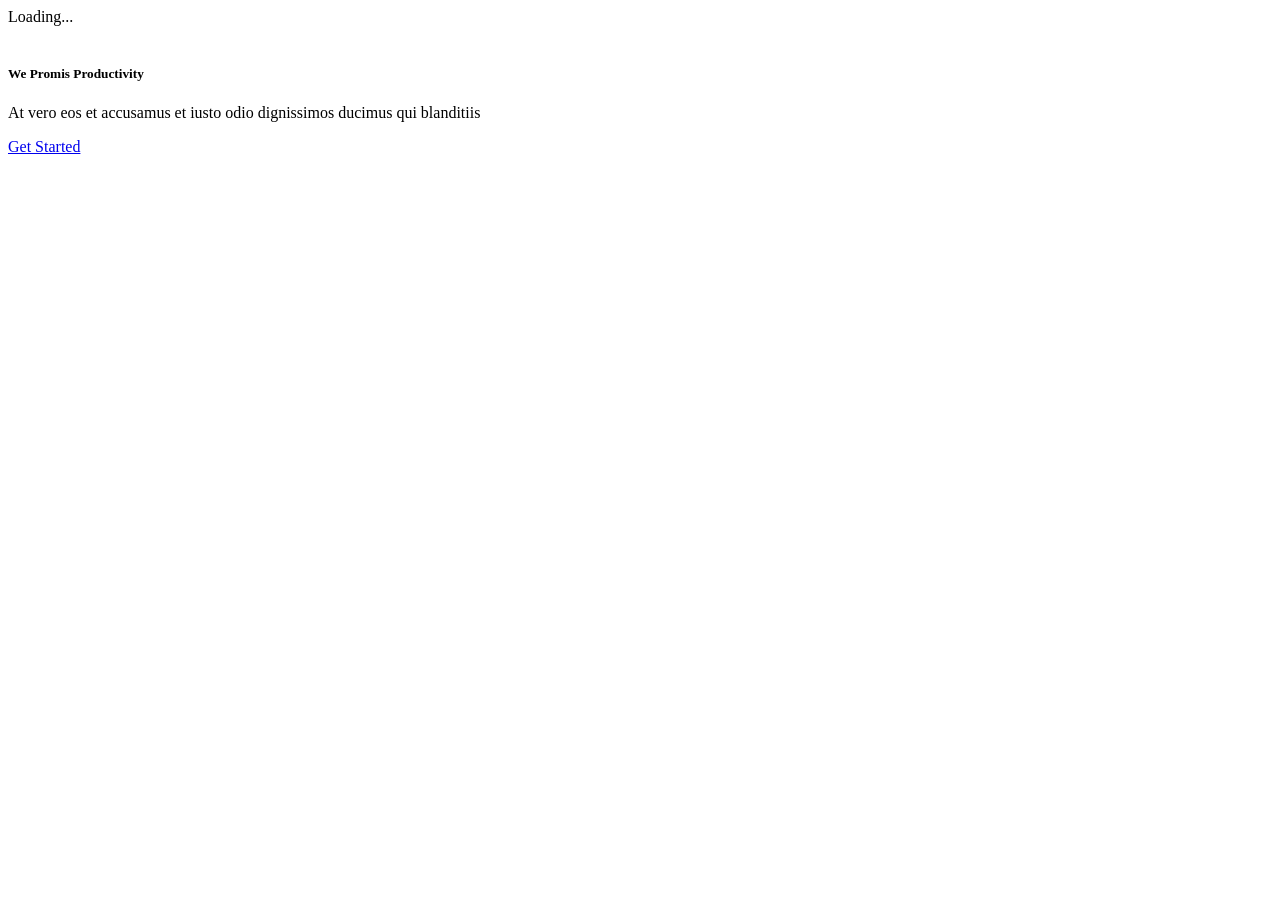
==== index.html @ 667050c2 "second commit" ====
<!doctype html>
<html lang="en">
  <head>
    <meta charset="utf-8">
    <meta name="viewport" content="width=device-width, initial-scale=1">
    <title>Shopingo - eCommerce Mobile HTML Template</title>

    <!-- Plugins -->
    <link rel="stylesheet" type="text/css" href="assets/plugins/metismenu/metisMenu.min.css" />
    <link rel="stylesheet" type="text/css" href="assets/plugins/metismenu/mm-vertical.css" />
    
    <!--CSS Files-->
    <link href="assets/css/bootstrap.min.css" rel="stylesheet"/>
    <link href="https://fonts.googleapis.com/css2?family=Open+Sans:wght@400;500;600&display=swap" rel="stylesheet">
    <link rel="stylesheet" href="https://cdn.jsdelivr.net/npm/bootstrap-icons@1.8.3/font/bootstrap-icons.css">
    <link href="assets/css/style.css" rel="stylesheet"/>
    <link href="assets/css/dark-theme.css" rel="stylesheet"/>
  </head>
  <body>

    <!--page loader-->
    <div class="loader-wrapper">
      <div class="d-flex justify-content-center align-items-center position-absolute top-50 start-50 translate-middle">
        <div class="spinner-border text-white" role="status">
          <span class="visually-hidden">Loading...</span>
        </div>
      </div>
    </div>
   <!--end loader-->

   <!--start wrapper-->
    <div class="wrapper">

      <!--start to page content-->
       <div class="page-content">

        <div class="card rounded-0 border-0">
          <div class="card-body p-0">
             <div class="text-center">
              <img class="img-fluid" src="assets/images/splash-screen-1.webp" alt=""/> 
             </div>

             <div class="text-center my-4">
               <h5 class="text-dark fw-bold">We Promis Productivity</h5>
               <p class="mb-0">At vero eos et accusamus et iusto odio dignissimos ducimus qui blanditiis</p>
             </div>
             <div class="d-grid">
                <a href="pe/avemi/authentication-splash-2.html" class="btn btn-dark btn-ecomm rounded-3">Get Started</a>   
             </div>
          </div>
        </div>

       </div>
     <!--end to page content-->

    </div>
   <!--end wrapper-->


    <!--JS Files-->  
    <script src="assets/js/bootstrap.bundle.min.js"></script>
    <script src="assets/js/jquery.min.js"></script>
    <script src="assets/js/cookies-theme-switcher.js"></script>

    <script src="assets/js/loader.js"></script>
   
  </body>
</html>
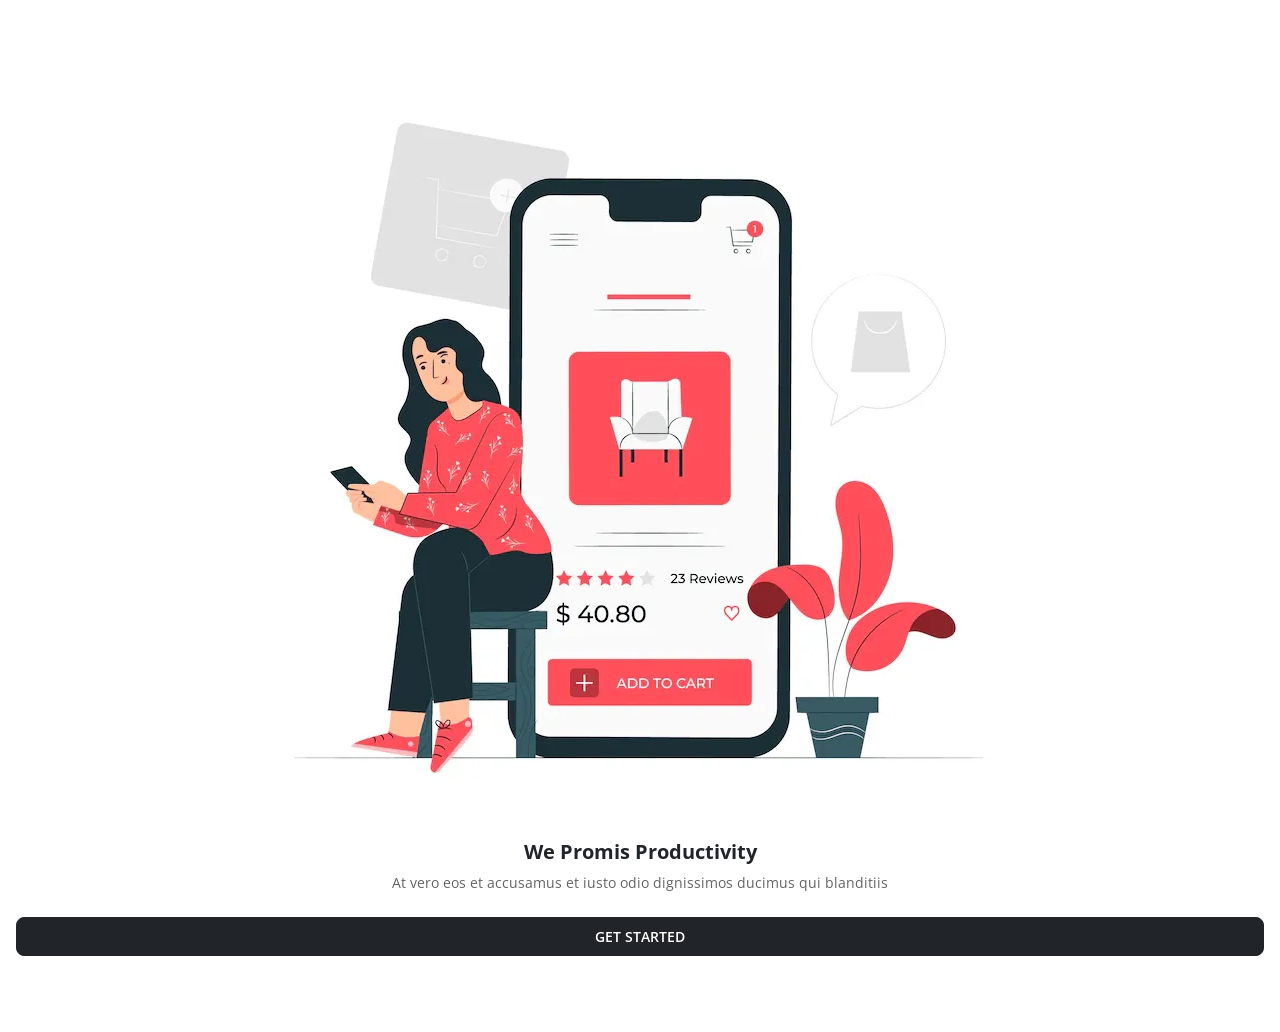
==== commit f4a63381: "clean site" ====
--- a/index.html
+++ b/index.html
@@ -45,7 +45,7 @@
                <p class="mb-0">At vero eos et accusamus et iusto odio dignissimos ducimus qui blanditiis</p>
              </div>
              <div class="d-grid">
-                <a href="pe/avemi/authentication-splash-2.html" class="btn btn-dark btn-ecomm rounded-3">Get Started</a>   
+                <a href="pe/avemi/home.html" class="btn btn-dark btn-ecomm rounded-3">Get Started</a>   
              </div>
           </div>
         </div>
--- a/assets/plugins/metismenu/metisMenu.min.css
+++ b/assets/plugins/metismenu/metisMenu.min.css
@@ -0,0 +1,7 @@
+﻿/*!
+* metismenu https://github.com/onokumus/metismenu#readme
+* A collapsible jQuery menu plugin
+* @version 3.0.6
+* @author Osman Nuri Okumus <onokumus@gmail.com> (https://github.com/onokumus)
+* @license: MIT
+*/.metismenu .arrow{float:right;line-height:1.42857}*[dir=rtl] .metismenu .arrow{float:left}.metismenu .glyphicon.arrow:before{content:""}.metismenu .mm-active>a>.glyphicon.arrow:before{content:""}.metismenu .fa.arrow:before{content:""}.metismenu .mm-active>a>.fa.arrow:before{content:""}.metismenu .ion.arrow:before{content:""}.metismenu .mm-active>a>.ion.arrow:before{content:""}.metismenu .plus-times{float:right}*[dir=rtl] .metismenu .plus-times{float:left}.metismenu .fa.plus-times:before{content:""}.metismenu .mm-active>a>.fa.plus-times{transform:rotate(45deg)}.metismenu .plus-minus{float:right}*[dir=rtl] .metismenu .plus-minus{float:left}.metismenu .fa.plus-minus:before{content:""}.metismenu .mm-active>a>.fa.plus-minus:before{content:""}.metismenu .mm-collapse:not(.mm-show){display:none}.metismenu .mm-collapsing{position:relative;height:0;overflow:hidden;transition-timing-function:ease;transition-duration:.35s;transition-property:height,visibility}.metismenu .has-arrow{position:relative}.metismenu .has-arrow::after{position:absolute;content:"";width:.5em;height:.5em;border-width:1px 0 0 1px;border-style:solid;border-color:initial;right:1em;transform:rotate(-45deg) translate(0, -50%);transform-origin:top;top:50%;transition:all .3s ease-out}*[dir=rtl] .metismenu .has-arrow::after{right:auto;left:1em;transform:rotate(135deg) translate(0, -50%)}.metismenu .mm-active>.has-arrow::after,.metismenu .has-arrow[aria-expanded=true]::after{transform:rotate(-135deg) translate(0, -50%)}*[dir=rtl] .metismenu .mm-active>.has-arrow::after,*[dir=rtl] .metismenu .has-arrow[aria-expanded=true]::after{transform:rotate(225deg) translate(0, -50%)}/*# sourceMappingURL=metisMenu.min.css.map */
--- a/assets/plugins/metismenu/mm-vertical.css
+++ b/assets/plugins/metismenu/mm-vertical.css
@@ -0,0 +1,56 @@
+.sidebar-nav ul {
+  padding: 0;
+  margin: 0;
+  list-style: none;
+}
+
+.sidebar-nav .metismenu {
+  display: flex;
+  flex-direction: column;
+}
+
+.sidebar-nav .metismenu li + li {
+  margin-top: 5px;
+}
+
+.sidebar-nav .metismenu li:first-child {
+  margin-top: 5px;
+}
+.sidebar-nav .metismenu li:last-child {
+  margin-bottom: 5px;
+}
+
+.sidebar-nav .metismenu > li {
+  display: flex;
+  flex-direction: column;
+  position: relative;
+}
+.sidebar-nav .metismenu a {
+  position: relative;
+  display: block;
+  padding: 13px 15px;
+  color: #212529;
+  transition: all 0.3s ease-out;
+  text-decoration: none;
+}
+
+.sidebar-nav .metismenu ul a {
+  padding: 10px 15px 10px 30px;
+}
+
+.sidebar-nav .metismenu ul ul a {
+  padding: 10px 15px 10px 45px;
+}
+
+.sidebar-nav .metismenu a:hover,
+.sidebar-nav .metismenu a:focus,
+.sidebar-nav .metismenu a:active,
+.sidebar-nav .metismenu .mm-active > a {
+  color: #0c63e4;
+  text-decoration: none;
+}
+
+.sidebar-nav .metismenu .mm-active > a {
+  background: #e7f1ff;
+  border-radius: 3px;
+}
--- a/assets/css/style.css
+++ b/assets/css/style.css
@@ -0,0 +1,672 @@
+
+
+/*
+Template Name: Shopingo - eCommerce Mobile HTML Template
+Author: codervent
+Email: codervent@gmail.com
+File: style.css
+*/
+
+/*
+Table of index
+*/
+
+/* 
+- General
+- Header
+- Searchbar
+- loader
+- Footer
+- Pag Content
+- Utilities
+- Radio & Checkbox
+- Product Details
+- Metis Menu
+- Order Tracking
+- Animation
+ */
+
+
+
+
+
+ /*General*/
+
+body{
+    font-size: 14px;
+    color: #646464;
+    font-family: 'Open Sans', sans-serif;
+    background-color: #ffffff;
+}
+
+a {
+    text-decoration: none;
+}
+
+.h1, .h2, .h3, .h4, .h5, .h6, h1, h2, h3, h4, h5, h6 {
+    color: #212529;
+}
+
+::placeholder {
+    color: #000;
+    opacity: 0.3 !important;
+}
+
+::-webkit-scrollbar {
+    width: 0px !important;
+  }
+
+
+
+/* Header */
+
+.top-header {
+    width: auto;
+    height: 60px;
+    background-color: #ffffff;
+    padding-left: 1.0rem;
+    padding-right: 1.0rem;
+}
+
+.page-content {
+    margin-top: 60px;
+    margin-bottom: 60px;
+    padding: 1rem;
+}
+
+.top-header .navbar .nav-button a{
+    font-size: 25px;
+    color: #212529;
+}
+
+.top-header .navbar .top-right-menu a.nav-link{
+    font-size: 20px;
+    color: #212529;
+}
+
+.top-header .top-right-menu .cart-badge {
+    position: absolute;
+    top: 6px;
+    right: 0px;
+    color: #fff;
+    width: 20px;
+    height: 20px;
+    font-size: 12px;
+    border-radius: 50%;
+    display: flex;
+    align-items: center;
+    justify-content: center;
+    background-color: #212529;
+}
+
+/* Searchbar */
+
+.top-header .navbar .searchbar {
+    display: none;
+}
+
+.top-header .navbar .full-search-bar {
+    display: flex;
+    align-items: center;
+    width: 100%;
+    position: fixed;
+    left: 0;
+    right: 0;
+    top: 0;
+    bottom: 0;
+    border-bottom: 1px solid #dee2e6;
+    z-index: 100;
+    background-color: #ffffff;
+    height: 65px;
+    padding: 0 1.0rem;
+    -webkit-animation: .6s cubic-bezier(.25, .8, .25, 1) 0s normal forwards 1 animdropdown;
+    animation: .6s cubic-bezier(.25, .8, .25, 1) 0s normal forwards 1 animdropdown;
+}
+
+.top-header .navbar .full-search-bar .form-control {
+    background-color: #f6f6f6;
+    border-radius: 0.5rem;
+    
+}
+
+.top-header .navbar .full-search-bar .form-control:focus {
+    background-color: #ffffff;
+    border: 1px solid #212529;
+}
+
+
+.searchbar .search-icon {
+    margin-left: 2rem !important;
+}
+
+.searchbar .search-close-icon {
+    margin-right: 2rem !important;
+}
+
+.form-control:focus {
+	color: #212529;
+	background-color: #fff;
+	border-color: #212529;
+    border: 1px solid #212529;
+	outline: 0;
+	box-shadow: 0 0 0 .25rem rgba(33, 37, 41, 0.0)
+}
+
+
+/* loader */
+
+.loader-wrapper {
+    position: fixed;
+    top: 0%;
+    left: 0%;
+    width: 100%;
+    height: 100%;
+    z-index: 10000;
+    background-color: #212529;
+}
+
+
+/* footer */
+
+.wrapper .page-footer {
+    width: auto;
+    height: 60px;
+    background-color: #ffffff;
+    padding-left: 1.0rem;
+    padding-right: 1.0rem;
+}
+
+.wrapper .page-footer .navbar a.nav-link {
+    color: #212529; 
+}
+
+
+.wrapper .page-footer .navbar a.nav-link .icon {
+   font-size: 20px;
+}
+
+.wrapper .page-footer .navbar a.nav-link .name {
+    font-size: 14px;
+ }
+
+
+.wrapper .sidenav .offcanvas-header {
+    height: auto;
+}
+
+.wrapper .sidenav .offcanvas {
+    width: 300px;
+}
+
+/* Pag Content */
+
+.category-img figure {
+    margin: auto;
+}
+
+.category-img figcaption {
+    font-size: 12px;
+    color: #212529;
+    text-align: center;
+    padding-top: 5px;
+    font-weight: 600;
+}
+
+
+/* Utilities */
+
+.bg-red {
+    background-color: #ff2c2c !important;
+}
+
+.bg-green {
+    background-color: #21ad61 !important;
+}
+
+.bg-purple {
+    background-color: #723da6 !important;
+}
+
+.border-light {
+    border-color: rgba(255, 255, 255, 0.12) !important
+}
+
+.bg-facebook {
+    background-color: #3b5998 !important;
+}
+
+.bg-pinterest {
+    background-color: #c8232c !important;
+}
+
+.bg-linkedin {
+    background-color: #0072b1 !important;
+}
+
+.bg-apple {
+    background-color: #000 !important;
+}
+
+.text-purple {
+    color: #723da6 !important;
+}
+.text-orange {
+    color: #ff822c !important;
+}
+.text-cyane {
+    color: #00FFFF !important;
+}
+.text-brown {
+    color: #ce5334 !important;
+}
+.text-ten {
+    color: #5eff00 !important;
+}
+.text-pink {
+    color: #ff006f !important;
+}
+
+.section-title {
+    color: #212529;
+    font-size: 18px;
+}
+
+.review-item .client-name {
+    color: #212529;
+    font-size: 14px;
+}
+
+.product-short-title {
+    color: #212529;
+    font-size: 14px;
+}
+
+.font-12 {
+    font-size: 12px;
+}
+
+.rounded-end-0 {
+    border-top-right-radius: 0 !important;
+    border-bottom-right-radius: 0!important;
+}
+
+.rounded-start-0 {
+    border-top-left-radius: 0 !important;
+    border-bottom-left-radius: 0!important;
+}
+
+.btn-ecomm {
+    font-size: 14px;
+    text-transform: uppercase;
+    font-weight: 600;
+    padding: 0.5rem 1.5rem;
+    border-radius: 0;
+    z-index: 6;
+}
+
+
+.filter-menu .nav-link {
+    border-radius: 0;
+    color: #363d46;
+    background-color: #fbfbfb;
+    border-bottom: 1px solid #eee;
+}
+
+.filter-menu .nav-link.active {
+    color: #1b222d;
+    background-color: #ffffff;
+}
+
+.filter-content .product-number {
+    color: #b7b7b7;
+    margin-left: 7px;
+}
+
+
+/* Radio & Checkbox */
+
+.form-check-input,
+.form-check-input,
+.form-check-label {
+  cursor: pointer;
+}
+
+.product-number {
+  color: #b7b7b7;
+  margin-left: 7px;
+}
+
+
+.form-check-input:checked,
+.form-check-input:checked {
+  background-color: #212529;
+  border-color: #212529;
+}
+
+.form-check-input:focus,
+.form-check-input:focus {
+  border-color: #212529;
+  outline: 0;
+  box-shadow: 0 0 0 .25rem rgba(34, 38, 42, 0.0)
+}
+
+.similar-products a {
+    width: 30px;
+    height: 30px;
+    display: flex;
+    align-items: center;
+    justify-content: center;
+    background-color: #ffffff;
+    color: #212529;
+    font-size: 16px;
+    border-radius: 50%;
+}
+
+.h-90 {
+    height: 90%!important;
+}
+
+.rounded-top-left-right-lg {
+    border-top-left-radius: 25px;
+    border-top-right-radius: 25px;
+}
+
+
+.offcanvas-footer {
+    background-color: #ffffff;
+}
+
+
+/* Product Details */
+
+.product-image-slider .slick-list {
+   margin: 0 0;
+}
+
+.product-image-slider .slick-slide {
+    margin: 0 0;
+}
+
+
+.product-image-slider .slick-dots {
+    bottom: 0;
+}
+
+.share-product {
+    width: 35px;
+    height: 35px;
+    font-size: 14px;
+    font-weight: 600;
+    border-radius: 50%;
+    display: flex;
+    align-items: center;
+    justify-content: center;
+    color: #212529;
+    background-color: #fff;
+    z-index: 1;
+    cursor: pointer;
+}
+
+.share-product:hover {
+    color: #212529;
+} 
+
+.product-image-slider .slick-dots li button:before {
+    opacity: 1;
+    color: white;
+}
+
+.product-image-slider .slick-dots li.slick-active button:before {
+    opacity: 1;
+    color: rgb(0, 0, 0);
+}
+
+
+.product-image-slider .slick-prev, .product-image-slider .slick-next {
+    font-size: 24px;
+    color: #fff;
+    opacity: 0.7;
+    background: rgba(255, 255, 255, 0.0);
+    box-shadow: none
+}
+
+.product-image-slider .slick-prev:hover, .product-image-slider .slick-next:hover,
+.product-image-slider .slick-prev:focus, .product-image-slider .slick-next:focus {
+    opacity: 1;
+    background: rgba(255, 255, 255, 0.0);
+    box-shadow: none
+}
+
+
+.product-image-slider .slick-prev {
+    left: 0;
+}
+
+.product-image-slider .slick-next {
+    right: 0;
+}
+
+.width-content {
+    width: fit-content;
+}
+
+.size-chart div button {
+    width: 50px;
+    height: 50px;
+    display: flex;
+    align-items: center;
+    justify-content: center;
+    font-size: 14px;
+    border: 1px solid #dee2e6;
+    border-radius: 50%;
+    color: #222121;
+    font-weight: 600;
+    background-color: #ffffff;
+    transition: 0.3s cubic-bezier(0.075, 0.82, 0.165, 1);
+}
+
+.size-chart div button:hover, .size-chart div button:focus {
+    color: #ffffff;
+    border: 1px solid #212529;
+    background-color: #212529;
+}
+
+
+.product-info .product-title {
+    color: #222121;
+}
+
+.separator {
+    display: flex;
+    align-items: center;
+}
+
+.separator .line {
+    height: 1px;
+    flex: 1;
+    background-color: #dee2e6;
+}
+
+.separator h3 {
+    padding: 0 1.5rem;
+}
+
+
+.wishlist-close {
+    background-color: #ffffff;
+    border-radius: 50%;
+    padding: 10px;
+    margin: 7px;
+}
+
+
+.block-button {
+    height: 60px;
+    display: flex;
+    align-items: center;
+    justify-content: center;
+}
+
+.payment-input {
+    width: 1.2em;
+    height: 1.2em;
+}
+
+.profile-item,
+.profile-item:hover,
+.profile-item:focus {
+    color: #141619;
+    text-decoration: none;
+}
+
+
+.noti-box {
+    width: 40px;
+    height: 40px;
+    color: #fff;
+    display: flex;
+    align-items: center;
+    justify-content: center;
+    font-size: 18px;
+    font-weight: 600;
+    background-color: #eff1f3;
+    border-radius: 50%;
+}
+
+.forgot-link {
+    color: #646464;
+}
+
+.forgot-link:hover {
+    color: #646464;
+}
+
+
+.social-login a {
+   width: 40px;
+   height: 40px;
+   display: flex;
+   align-items: center;
+   justify-content: center;
+   color: #fff;
+   font-size: 16px;
+   background-color: #eaebeb;
+   border-radius: 50%;
+}
+
+.verification-controls input{
+    width: 50px;
+    height: 50px;
+    text-align: center;
+    padding: 0;
+}
+
+.splash-bg-2 {
+    background-image: url(https://images.pexels.com/photos/5655511/pexels-photo-5655511.jpeg?auto=compress&cs=tinysrgb&w=1260&h=750&dpr=1);
+    background-size: cover;
+    background-position: center;
+    background-attachment: fixed;
+}
+
+
+/* Metis Menu */
+
+.sidebar-nav .metismenu a {
+    font-size: 14px;
+    font-weight: 500;
+    padding: 10px 16px;
+    border-bottom: 1px solid #dee2e6;
+}
+
+
+.sidebar-nav .metismenu .mm-active > a,
+.sidebar-nav .metismenu a:hover,
+.sidebar-nav .metismenu a:focus{
+    color: #212529;
+    background-color: #f8f9fa;
+}
+
+.sidebar-nav .metismenu li:first-child {
+    margin-top: 0px;
+}
+
+.sidebar-nav .metismenu .mm-active > a {
+    border-radius: 0;
+}
+
+.sidebar-nav .metismenu li + li {
+    margin-top: 0px;
+}
+
+.sidebar-nav .metismenu ul a {
+    padding: 8px 16px 8px 42px;
+}
+
+
+/* Order Tracking */
+
+.timeline-with-icons {
+    border-left: 1px solid #dee2e6;
+    position: relative;
+    list-style: none;
+}
+
+.timeline-with-icons .timeline-item {
+    position: relative;
+}
+
+.timeline-with-icons .timeline-item:after {
+    position: absolute;
+    display: block;
+    top: 0;
+}
+
+.timeline-with-icons .timeline-icon.active {
+    color: #fff;
+    background-color: #212529;
+}
+
+.timeline-with-icons .timeline-icon {
+    position: absolute;
+    left: -48px;
+    background-color: #f8f9fa;
+    color: #bcc0c5;
+    border-radius: 50%;
+    height: 31px;
+    width: 31px;
+    display: flex;
+    align-items: center;
+    justify-content: center;
+}
+
+
+
+/* animation */
+
+@-webkit-keyframes animdropdown {
+	from {
+		-webkit-transform: translate3d(0, 6px, 0);
+		transform: translate3d(0, 6px, 0);
+		opacity: 0
+	}
+	to {
+		-webkit-transform: translate3d(0, 0, 0);
+		transform: translate3d(0, 0, 0);
+		opacity: 1
+	}
+}
+
+@keyframes animdropdown {
+	from {
+		-webkit-transform: translate3d(0, 6px, 0);
+		transform: translate3d(0, 6px, 0);
+		opacity: 0
+	}
+	to {
+		-webkit-transform: translate3d(0, 0, 0);
+		transform: translate3d(0, 0, 0);
+		opacity: 1
+	}
+}
+
+
--- a/assets/css/dark-theme.css
+++ b/assets/css/dark-theme.css
@@ -0,0 +1,280 @@
+html.dark-theme .border-start {
+    border-left: 1px solid rgb(255 255 255 / 12%) !important;
+}
+
+html.dark-theme .border-end {
+    border-right: 1px solid rgb(255 255 255 / 12%) !important;
+}
+
+html.dark-theme .border-top {
+    border-top: 1px solid rgb(255 255 255 / 12%) !important;
+}
+
+html.dark-theme .border-bottom {
+    border-bottom: 1px solid rgb(255 255 255 / 12%) !important;
+}
+
+
+html.dark-theme body {
+    color: #f8f9fa;
+    font-family: 'Open Sans', sans-serif;
+    background-color: #212529;
+}
+
+html.dark-theme .h1, html.dark-theme .h2, html.dark-theme .h3, html.dark-theme .h4, html.dark-theme .h5, html.dark-theme .h6,
+html.dark-theme h1,html.dark-theme  h2, html.dark-theme h3, html.dark-theme h4, html.dark-theme h5, html.dark-theme h6 {
+    color: #f8f9fa;
+}
+
+html.dark-theme ::placeholder {
+    color: #f8f9fa;
+    opacity: 0.3 !important;
+}
+
+html.dark-theme .offcanvas-footer,
+html.dark-theme .top-header {
+    background-color: #212529;
+}
+
+
+html.dark-theme .top-header .top-right-menu .cart-badge {
+    color: #212529;
+    background-color: #ffffff;
+}
+
+html.dark-theme .wrapper .page-footer .navbar a.nav-link,
+html.dark-theme .category-img figcaption,
+html.dark-theme .top-header .navbar .nav-button a,
+html.dark-theme .top-header .navbar .top-right-menu a.nav-link {
+    color: #f8f9fa;
+}
+
+
+html.dark-theme .top-header .navbar .full-search-bar {
+    border-bottom: 1px solid rgb(255 255 255 / 12%);
+    background-color: #212529;
+}
+
+html.dark-theme .top-header .navbar .full-search-bar .form-control {
+    color: #f8fafc;
+    background-color: #343a40;
+    border: 1px solid rgb(255 255 255 / 12%);
+}
+
+html.dark-theme .top-header .navbar .full-search-bar .form-control:focus {
+    background-color: #343a40;
+    border: 1px solid rgb(255 255 255 / 12%);
+}
+
+html.dark-theme .top-header .brand-logo {
+    filter: invert(1) grayscale(100%) brightness(200%);
+}
+
+html.dark-theme .brands a img {
+    filter: invert(1) grayscale(100%) brightness(200%);
+}
+
+html.dark-theme .why-choose .card-body img {
+    filter: invert(1) grayscale(100%) brightness(200%);
+}
+
+html.dark-theme .review-item .client-name {
+    color: #f8fafc;
+}
+
+html.dark-theme .slick-dots li button:before {
+    color: white;
+}
+
+html.dark-theme .slick-dots li.slick-active button:before {
+    color: white;
+}
+
+
+html.dark-theme .brands-slider img {
+    filter: invert(1) grayscale(100%) brightness(200%);
+}
+
+
+html.dark-theme .wrapper .page-footer {
+    background-color: #212529;
+}
+
+html.dark-theme .sidebar-nav .metismenu a {
+    color: #ffffff;
+    border-bottom: 1px solid rgb(255 255 255 / 12%);
+}
+
+html.dark-theme .sidebar-nav .metismenu .mm-active > a,
+html.dark-theme .sidebar-nav .metismenu a:hover, 
+html.dark-theme .sidebar-nav .metismenu a:focus {
+    background-color: rgb(248 249 250 / 12%);
+}
+
+html.dark-theme .profile-item,
+html.dark-theme .profile-item:hover,
+html.dark-theme .profile-item:focus {
+    color: #f8fafc;
+}
+
+
+html.dark-theme .size-chart div button {
+    color: #ffffff;
+    border: 1px solid rgb(255 255 255 / 12%);
+    background-color: rgb(255 255 255 / 12%);
+}
+
+
+html.dark-theme .size-chart div button:hover,
+html.dark-theme .size-chart div button:focus {
+    color: #212529;
+    border: 1px solid #fff;
+    background-color: #fff;
+}
+
+html.dark-theme .product-info .product-title {
+    color: #f8fafc;
+}
+
+html.dark-theme .form-check-input:checked,
+html.dark-theme .form-check-input:checked {
+  background-color: rgba(33, 30, 30, 0.25);
+  border-color: rgba(255, 253, 253, 0.779);
+}
+
+html.dark-theme .form-check-input:focus,
+html.dark-theme .form-check-input:focus {
+ border-color: rgba(255, 253, 253, 0.779);
+  outline: 0;
+  box-shadow: 0 0 0 .25rem rgba(34, 38, 42, 0.0)
+}
+
+
+html.dark-theme .filter-menu .nav-link {
+    color: #ffffff;
+    background-color: #31363b;
+    border-bottom: 1px solid rgb(255 255 255 / 12%);
+}
+
+html.dark-theme .filter-menu .nav-link.active {
+    color: #ffffff;
+    background-color: rgb(255 255 255 / 0%);
+}
+
+html.dark-theme .timeline-with-icons .timeline-icon {
+    color: #7e8388;
+    background-color: #343a40;
+}
+
+html.dark-theme .timeline-with-icons .timeline-icon.active {
+    color: #212529;
+    background-color: #ffffff;
+}
+
+html.dark-theme .error-img img {
+    filter: invert(1) grayscale(100%) brightness(200%);
+}
+
+
+
+/* Components */
+
+html.dark-theme .card {
+    border-color: rgb(255 255 255 / 12%);
+    background-color: #31363b;
+}
+
+html.dark-theme .card .card-header,
+html.dark-theme .card .card-footer {
+    border-color: rgb(255 255 255 / 12%);
+}
+
+
+html.dark-theme .text-dark {
+    color: white !important;
+}
+
+html.dark-theme .text-muted {
+    color: #c0c2c5 !important;
+}
+
+html.dark-theme .border {
+    border-color: rgb(255 255 255 / 12%) !important;
+}
+html.dark-theme .bg-light {
+  background-color: rgb(248 249 250 / 12%) !important;
+}
+
+html.dark-theme .offcanvas {
+    background-color: #212529;
+}
+
+html.dark-theme .list-group-item {
+    color: #f8fafc;
+    border-color: rgb(255 255 255 / 12%);
+    background-color: #31363b;
+}
+
+html.dark-theme .btn {
+    color: #f8fafc;
+}
+
+html.dark-theme .btn:hover,
+html.dark-theme .btn:focus{
+    border-color: #6b7076;
+    background-color: #3c4146;
+}
+
+html.dark-theme .btn-close {
+    filter: invert(1) grayscale(100%) brightness(200%);
+}
+
+html.dark-theme .form-check-input {
+    background-color: rgb(255 255 255 / 16%);
+}
+
+html.dark-theme .form-control {
+    color: #f8fafc;
+    background-color: #31363b;
+    border-color: rgb(255 255 255 / 12%);
+}
+
+html.dark-theme .form-control:focus {
+	color: #f8fafc;
+	background-color: #2a2e33;
+	border-color: #4a5055;
+    border: 1px solid #4a5055;
+	outline: 0;
+	box-shadow: 0 0 0 .25rem rgba(33, 37, 41, 0.0)
+}
+
+html.dark-theme .btn-dark {
+    color: #f8fafc;
+    background-color: #121416;
+    border-color: #121416;
+}
+
+html.dark-theme .btn-light:hover,
+html.dark-theme .btn-light {
+    color: #f8fafc;
+    background-color: rgb(248 249 250 / 12%);
+    border-color: rgb(255 255 255 / 12%);
+}
+
+html.dark-theme .btn-outline-dark {
+    color: #ffffff;
+    background-color: rgba(255, 255, 255, 0.12);
+    border-color: rgba(255, 255, 255, 0.12);
+}
+
+html.dark-theme .offcanvas-backdrop {
+    background-color: #fff;
+}
+
+html.dark-theme .modal .modal-content {
+    background-color: #212529;
+}
+
+html.dark-theme .modal-footer {
+    border-color:rgb(255 255 255 / 12%)
+}
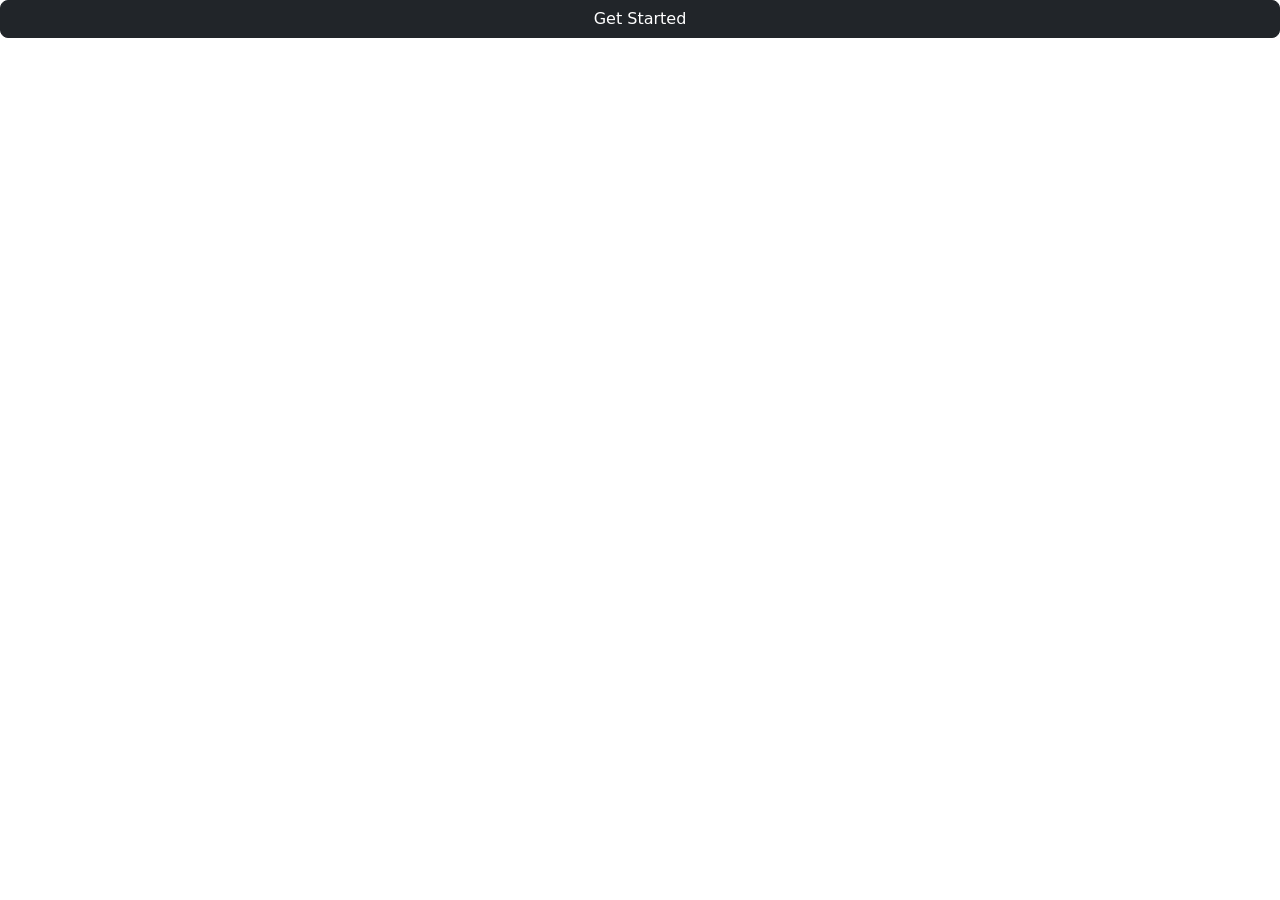
==== commit 3f665371: "update index" ====
--- a/index.html
+++ b/index.html
@@ -4,29 +4,11 @@
     <meta charset="utf-8">
     <meta name="viewport" content="width=device-width, initial-scale=1">
     <title>Shopingo - eCommerce Mobile HTML Template</title>
-
-    <!-- Plugins -->
-    <link rel="stylesheet" type="text/css" href="assets/plugins/metismenu/metisMenu.min.css" />
-    <link rel="stylesheet" type="text/css" href="assets/plugins/metismenu/mm-vertical.css" />
-    
     <!--CSS Files-->
     <link href="assets/css/bootstrap.min.css" rel="stylesheet"/>
     <link href="https://fonts.googleapis.com/css2?family=Open+Sans:wght@400;500;600&display=swap" rel="stylesheet">
-    <link rel="stylesheet" href="https://cdn.jsdelivr.net/npm/bootstrap-icons@1.8.3/font/bootstrap-icons.css">
-    <link href="assets/css/style.css" rel="stylesheet"/>
-    <link href="assets/css/dark-theme.css" rel="stylesheet"/>
   </head>
   <body>
-
-    <!--page loader-->
-    <div class="loader-wrapper">
-      <div class="d-flex justify-content-center align-items-center position-absolute top-50 start-50 translate-middle">
-        <div class="spinner-border text-white" role="status">
-          <span class="visually-hidden">Loading...</span>
-        </div>
-      </div>
-    </div>
-   <!--end loader-->
 
    <!--start wrapper-->
     <div class="wrapper">
@@ -36,14 +18,6 @@
 
         <div class="card rounded-0 border-0">
           <div class="card-body p-0">
-             <div class="text-center">
-              <img class="img-fluid" src="assets/images/splash-screen-1.webp" alt=""/> 
-             </div>
-
-             <div class="text-center my-4">
-               <h5 class="text-dark fw-bold">We Promis Productivity</h5>
-               <p class="mb-0">At vero eos et accusamus et iusto odio dignissimos ducimus qui blanditiis</p>
-             </div>
              <div class="d-grid">
                 <a href="pe/avemi/home.html" class="btn btn-dark btn-ecomm rounded-3">Get Started</a>   
              </div>
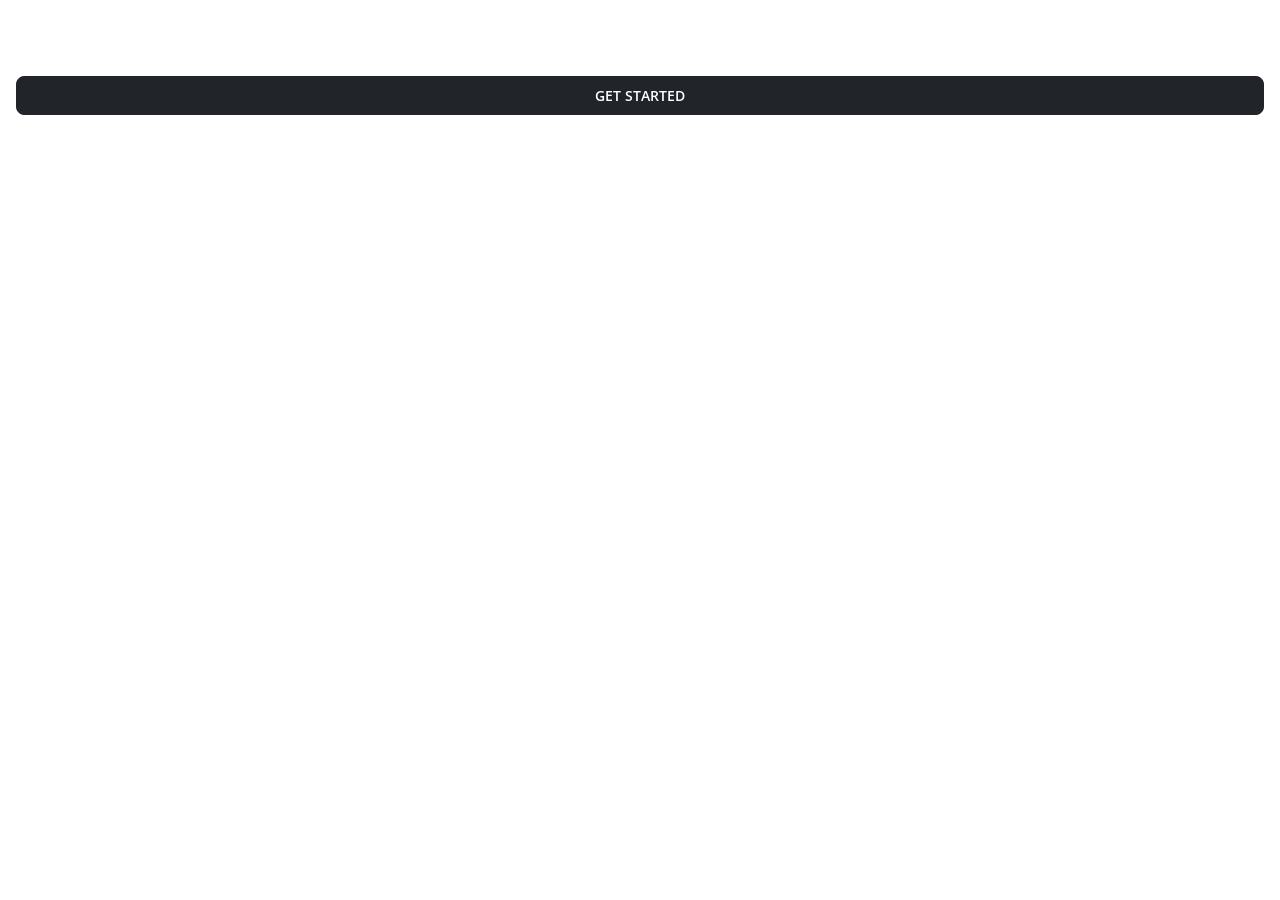
==== commit 5a461d21: "update quit Similar product" ====
--- a/index.html
+++ b/index.html
@@ -4,11 +4,29 @@
     <meta charset="utf-8">
     <meta name="viewport" content="width=device-width, initial-scale=1">
     <title>Shopingo - eCommerce Mobile HTML Template</title>
+
+    <!-- Plugins -->
+    <link rel="stylesheet" type="text/css" href="assets/plugins/metismenu/metisMenu.min.css" />
+    <link rel="stylesheet" type="text/css" href="assets/plugins/metismenu/mm-vertical.css" />
+    
     <!--CSS Files-->
     <link href="assets/css/bootstrap.min.css" rel="stylesheet"/>
     <link href="https://fonts.googleapis.com/css2?family=Open+Sans:wght@400;500;600&display=swap" rel="stylesheet">
+    <link rel="stylesheet" href="https://cdn.jsdelivr.net/npm/bootstrap-icons@1.8.3/font/bootstrap-icons.css">
+    <link href="assets/css/style.css" rel="stylesheet"/>
+    <link href="assets/css/dark-theme.css" rel="stylesheet"/>
   </head>
   <body>
+
+    <!--page loader-->
+    <div class="loader-wrapper">
+      <div class="d-flex justify-content-center align-items-center position-absolute top-50 start-50 translate-middle">
+        <div class="spinner-border text-white" role="status">
+          <span class="visually-hidden">Loading...</span>
+        </div>
+      </div>
+    </div>
+   <!--end loader-->
 
    <!--start wrapper-->
     <div class="wrapper">
--- a/assets/plugins/metismenu/metisMenu.min.css
+++ b/assets/plugins/metismenu/metisMenu.min.css
@@ -0,0 +1,7 @@
+﻿/*!
+* metismenu https://github.com/onokumus/metismenu#readme
+* A collapsible jQuery menu plugin
+* @version 3.0.6
+* @author Osman Nuri Okumus <onokumus@gmail.com> (https://github.com/onokumus)
+* @license: MIT
+*/.metismenu .arrow{float:right;line-height:1.42857}*[dir=rtl] .metismenu .arrow{float:left}.metismenu .glyphicon.arrow:before{content:""}.metismenu .mm-active>a>.glyphicon.arrow:before{content:""}.metismenu .fa.arrow:before{content:""}.metismenu .mm-active>a>.fa.arrow:before{content:""}.metismenu .ion.arrow:before{content:""}.metismenu .mm-active>a>.ion.arrow:before{content:""}.metismenu .plus-times{float:right}*[dir=rtl] .metismenu .plus-times{float:left}.metismenu .fa.plus-times:before{content:""}.metismenu .mm-active>a>.fa.plus-times{transform:rotate(45deg)}.metismenu .plus-minus{float:right}*[dir=rtl] .metismenu .plus-minus{float:left}.metismenu .fa.plus-minus:before{content:""}.metismenu .mm-active>a>.fa.plus-minus:before{content:""}.metismenu .mm-collapse:not(.mm-show){display:none}.metismenu .mm-collapsing{position:relative;height:0;overflow:hidden;transition-timing-function:ease;transition-duration:.35s;transition-property:height,visibility}.metismenu .has-arrow{position:relative}.metismenu .has-arrow::after{position:absolute;content:"";width:.5em;height:.5em;border-width:1px 0 0 1px;border-style:solid;border-color:initial;right:1em;transform:rotate(-45deg) translate(0, -50%);transform-origin:top;top:50%;transition:all .3s ease-out}*[dir=rtl] .metismenu .has-arrow::after{right:auto;left:1em;transform:rotate(135deg) translate(0, -50%)}.metismenu .mm-active>.has-arrow::after,.metismenu .has-arrow[aria-expanded=true]::after{transform:rotate(-135deg) translate(0, -50%)}*[dir=rtl] .metismenu .mm-active>.has-arrow::after,*[dir=rtl] .metismenu .has-arrow[aria-expanded=true]::after{transform:rotate(225deg) translate(0, -50%)}/*# sourceMappingURL=metisMenu.min.css.map */
--- a/assets/plugins/metismenu/mm-vertical.css
+++ b/assets/plugins/metismenu/mm-vertical.css
@@ -0,0 +1,56 @@
+.sidebar-nav ul {
+  padding: 0;
+  margin: 0;
+  list-style: none;
+}
+
+.sidebar-nav .metismenu {
+  display: flex;
+  flex-direction: column;
+}
+
+.sidebar-nav .metismenu li + li {
+  margin-top: 5px;
+}
+
+.sidebar-nav .metismenu li:first-child {
+  margin-top: 5px;
+}
+.sidebar-nav .metismenu li:last-child {
+  margin-bottom: 5px;
+}
+
+.sidebar-nav .metismenu > li {
+  display: flex;
+  flex-direction: column;
+  position: relative;
+}
+.sidebar-nav .metismenu a {
+  position: relative;
+  display: block;
+  padding: 13px 15px;
+  color: #212529;
+  transition: all 0.3s ease-out;
+  text-decoration: none;
+}
+
+.sidebar-nav .metismenu ul a {
+  padding: 10px 15px 10px 30px;
+}
+
+.sidebar-nav .metismenu ul ul a {
+  padding: 10px 15px 10px 45px;
+}
+
+.sidebar-nav .metismenu a:hover,
+.sidebar-nav .metismenu a:focus,
+.sidebar-nav .metismenu a:active,
+.sidebar-nav .metismenu .mm-active > a {
+  color: #0c63e4;
+  text-decoration: none;
+}
+
+.sidebar-nav .metismenu .mm-active > a {
+  background: #e7f1ff;
+  border-radius: 3px;
+}
--- a/assets/css/style.css
+++ b/assets/css/style.css
@@ -0,0 +1,672 @@
+
+
+/*
+Template Name: Shopingo - eCommerce Mobile HTML Template
+Author: codervent
+Email: codervent@gmail.com
+File: style.css
+*/
+
+/*
+Table of index
+*/
+
+/* 
+- General
+- Header
+- Searchbar
+- loader
+- Footer
+- Pag Content
+- Utilities
+- Radio & Checkbox
+- Product Details
+- Metis Menu
+- Order Tracking
+- Animation
+ */
+
+
+
+
+
+ /*General*/
+
+body{
+    font-size: 14px;
+    color: #646464;
+    font-family: 'Open Sans', sans-serif;
+    background-color: #ffffff;
+}
+
+a {
+    text-decoration: none;
+}
+
+.h1, .h2, .h3, .h4, .h5, .h6, h1, h2, h3, h4, h5, h6 {
+    color: #212529;
+}
+
+::placeholder {
+    color: #000;
+    opacity: 0.3 !important;
+}
+
+::-webkit-scrollbar {
+    width: 0px !important;
+  }
+
+
+
+/* Header */
+
+.top-header {
+    width: auto;
+    height: 60px;
+    background-color: #ffffff;
+    padding-left: 1.0rem;
+    padding-right: 1.0rem;
+}
+
+.page-content {
+    margin-top: 60px;
+    margin-bottom: 60px;
+    padding: 1rem;
+}
+
+.top-header .navbar .nav-button a{
+    font-size: 25px;
+    color: #212529;
+}
+
+.top-header .navbar .top-right-menu a.nav-link{
+    font-size: 20px;
+    color: #212529;
+}
+
+.top-header .top-right-menu .cart-badge {
+    position: absolute;
+    top: 6px;
+    right: 0px;
+    color: #fff;
+    width: 20px;
+    height: 20px;
+    font-size: 12px;
+    border-radius: 50%;
+    display: flex;
+    align-items: center;
+    justify-content: center;
+    background-color: #212529;
+}
+
+/* Searchbar */
+
+.top-header .navbar .searchbar {
+    display: none;
+}
+
+.top-header .navbar .full-search-bar {
+    display: flex;
+    align-items: center;
+    width: 100%;
+    position: fixed;
+    left: 0;
+    right: 0;
+    top: 0;
+    bottom: 0;
+    border-bottom: 1px solid #dee2e6;
+    z-index: 100;
+    background-color: #ffffff;
+    height: 65px;
+    padding: 0 1.0rem;
+    -webkit-animation: .6s cubic-bezier(.25, .8, .25, 1) 0s normal forwards 1 animdropdown;
+    animation: .6s cubic-bezier(.25, .8, .25, 1) 0s normal forwards 1 animdropdown;
+}
+
+.top-header .navbar .full-search-bar .form-control {
+    background-color: #f6f6f6;
+    border-radius: 0.5rem;
+    
+}
+
+.top-header .navbar .full-search-bar .form-control:focus {
+    background-color: #ffffff;
+    border: 1px solid #212529;
+}
+
+
+.searchbar .search-icon {
+    margin-left: 2rem !important;
+}
+
+.searchbar .search-close-icon {
+    margin-right: 2rem !important;
+}
+
+.form-control:focus {
+	color: #212529;
+	background-color: #fff;
+	border-color: #212529;
+    border: 1px solid #212529;
+	outline: 0;
+	box-shadow: 0 0 0 .25rem rgba(33, 37, 41, 0.0)
+}
+
+
+/* loader */
+
+.loader-wrapper {
+    position: fixed;
+    top: 0%;
+    left: 0%;
+    width: 100%;
+    height: 100%;
+    z-index: 10000;
+    background-color: #212529;
+}
+
+
+/* footer */
+
+.wrapper .page-footer {
+    width: auto;
+    height: 60px;
+    background-color: #ffffff;
+    padding-left: 1.0rem;
+    padding-right: 1.0rem;
+}
+
+.wrapper .page-footer .navbar a.nav-link {
+    color: #212529; 
+}
+
+
+.wrapper .page-footer .navbar a.nav-link .icon {
+   font-size: 20px;
+}
+
+.wrapper .page-footer .navbar a.nav-link .name {
+    font-size: 14px;
+ }
+
+
+.wrapper .sidenav .offcanvas-header {
+    height: auto;
+}
+
+.wrapper .sidenav .offcanvas {
+    width: 300px;
+}
+
+/* Pag Content */
+
+.category-img figure {
+    margin: auto;
+}
+
+.category-img figcaption {
+    font-size: 12px;
+    color: #212529;
+    text-align: center;
+    padding-top: 5px;
+    font-weight: 600;
+}
+
+
+/* Utilities */
+
+.bg-red {
+    background-color: #ff2c2c !important;
+}
+
+.bg-green {
+    background-color: #21ad61 !important;
+}
+
+.bg-purple {
+    background-color: #723da6 !important;
+}
+
+.border-light {
+    border-color: rgba(255, 255, 255, 0.12) !important
+}
+
+.bg-facebook {
+    background-color: #3b5998 !important;
+}
+
+.bg-pinterest {
+    background-color: #c8232c !important;
+}
+
+.bg-linkedin {
+    background-color: #0072b1 !important;
+}
+
+.bg-apple {
+    background-color: #000 !important;
+}
+
+.text-purple {
+    color: #723da6 !important;
+}
+.text-orange {
+    color: #ff822c !important;
+}
+.text-cyane {
+    color: #00FFFF !important;
+}
+.text-brown {
+    color: #ce5334 !important;
+}
+.text-ten {
+    color: #5eff00 !important;
+}
+.text-pink {
+    color: #ff006f !important;
+}
+
+.section-title {
+    color: #212529;
+    font-size: 18px;
+}
+
+.review-item .client-name {
+    color: #212529;
+    font-size: 14px;
+}
+
+.product-short-title {
+    color: #212529;
+    font-size: 14px;
+}
+
+.font-12 {
+    font-size: 12px;
+}
+
+.rounded-end-0 {
+    border-top-right-radius: 0 !important;
+    border-bottom-right-radius: 0!important;
+}
+
+.rounded-start-0 {
+    border-top-left-radius: 0 !important;
+    border-bottom-left-radius: 0!important;
+}
+
+.btn-ecomm {
+    font-size: 14px;
+    text-transform: uppercase;
+    font-weight: 600;
+    padding: 0.5rem 1.5rem;
+    border-radius: 0;
+    z-index: 6;
+}
+
+
+.filter-menu .nav-link {
+    border-radius: 0;
+    color: #363d46;
+    background-color: #fbfbfb;
+    border-bottom: 1px solid #eee;
+}
+
+.filter-menu .nav-link.active {
+    color: #1b222d;
+    background-color: #ffffff;
+}
+
+.filter-content .product-number {
+    color: #b7b7b7;
+    margin-left: 7px;
+}
+
+
+/* Radio & Checkbox */
+
+.form-check-input,
+.form-check-input,
+.form-check-label {
+  cursor: pointer;
+}
+
+.product-number {
+  color: #b7b7b7;
+  margin-left: 7px;
+}
+
+
+.form-check-input:checked,
+.form-check-input:checked {
+  background-color: #212529;
+  border-color: #212529;
+}
+
+.form-check-input:focus,
+.form-check-input:focus {
+  border-color: #212529;
+  outline: 0;
+  box-shadow: 0 0 0 .25rem rgba(34, 38, 42, 0.0)
+}
+
+.similar-products a {
+    width: 30px;
+    height: 30px;
+    display: flex;
+    align-items: center;
+    justify-content: center;
+    background-color: #ffffff;
+    color: #212529;
+    font-size: 16px;
+    border-radius: 50%;
+}
+
+.h-90 {
+    height: 90%!important;
+}
+
+.rounded-top-left-right-lg {
+    border-top-left-radius: 25px;
+    border-top-right-radius: 25px;
+}
+
+
+.offcanvas-footer {
+    background-color: #ffffff;
+}
+
+
+/* Product Details */
+
+.product-image-slider .slick-list {
+   margin: 0 0;
+}
+
+.product-image-slider .slick-slide {
+    margin: 0 0;
+}
+
+
+.product-image-slider .slick-dots {
+    bottom: 0;
+}
+
+.share-product {
+    width: 35px;
+    height: 35px;
+    font-size: 14px;
+    font-weight: 600;
+    border-radius: 50%;
+    display: flex;
+    align-items: center;
+    justify-content: center;
+    color: #212529;
+    background-color: #fff;
+    z-index: 1;
+    cursor: pointer;
+}
+
+.share-product:hover {
+    color: #212529;
+} 
+
+.product-image-slider .slick-dots li button:before {
+    opacity: 1;
+    color: white;
+}
+
+.product-image-slider .slick-dots li.slick-active button:before {
+    opacity: 1;
+    color: rgb(0, 0, 0);
+}
+
+
+.product-image-slider .slick-prev, .product-image-slider .slick-next {
+    font-size: 24px;
+    color: #fff;
+    opacity: 0.7;
+    background: rgba(255, 255, 255, 0.0);
+    box-shadow: none
+}
+
+.product-image-slider .slick-prev:hover, .product-image-slider .slick-next:hover,
+.product-image-slider .slick-prev:focus, .product-image-slider .slick-next:focus {
+    opacity: 1;
+    background: rgba(255, 255, 255, 0.0);
+    box-shadow: none
+}
+
+
+.product-image-slider .slick-prev {
+    left: 0;
+}
+
+.product-image-slider .slick-next {
+    right: 0;
+}
+
+.width-content {
+    width: fit-content;
+}
+
+.size-chart div button {
+    width: 50px;
+    height: 50px;
+    display: flex;
+    align-items: center;
+    justify-content: center;
+    font-size: 14px;
+    border: 1px solid #dee2e6;
+    border-radius: 50%;
+    color: #222121;
+    font-weight: 600;
+    background-color: #ffffff;
+    transition: 0.3s cubic-bezier(0.075, 0.82, 0.165, 1);
+}
+
+.size-chart div button:hover, .size-chart div button:focus {
+    color: #ffffff;
+    border: 1px solid #212529;
+    background-color: #212529;
+}
+
+
+.product-info .product-title {
+    color: #222121;
+}
+
+.separator {
+    display: flex;
+    align-items: center;
+}
+
+.separator .line {
+    height: 1px;
+    flex: 1;
+    background-color: #dee2e6;
+}
+
+.separator h3 {
+    padding: 0 1.5rem;
+}
+
+
+.wishlist-close {
+    background-color: #ffffff;
+    border-radius: 50%;
+    padding: 10px;
+    margin: 7px;
+}
+
+
+.block-button {
+    height: 60px;
+    display: flex;
+    align-items: center;
+    justify-content: center;
+}
+
+.payment-input {
+    width: 1.2em;
+    height: 1.2em;
+}
+
+.profile-item,
+.profile-item:hover,
+.profile-item:focus {
+    color: #141619;
+    text-decoration: none;
+}
+
+
+.noti-box {
+    width: 40px;
+    height: 40px;
+    color: #fff;
+    display: flex;
+    align-items: center;
+    justify-content: center;
+    font-size: 18px;
+    font-weight: 600;
+    background-color: #eff1f3;
+    border-radius: 50%;
+}
+
+.forgot-link {
+    color: #646464;
+}
+
+.forgot-link:hover {
+    color: #646464;
+}
+
+
+.social-login a {
+   width: 40px;
+   height: 40px;
+   display: flex;
+   align-items: center;
+   justify-content: center;
+   color: #fff;
+   font-size: 16px;
+   background-color: #eaebeb;
+   border-radius: 50%;
+}
+
+.verification-controls input{
+    width: 50px;
+    height: 50px;
+    text-align: center;
+    padding: 0;
+}
+
+.splash-bg-2 {
+    background-image: url(https://images.pexels.com/photos/5655511/pexels-photo-5655511.jpeg?auto=compress&cs=tinysrgb&w=1260&h=750&dpr=1);
+    background-size: cover;
+    background-position: center;
+    background-attachment: fixed;
+}
+
+
+/* Metis Menu */
+
+.sidebar-nav .metismenu a {
+    font-size: 14px;
+    font-weight: 500;
+    padding: 10px 16px;
+    border-bottom: 1px solid #dee2e6;
+}
+
+
+.sidebar-nav .metismenu .mm-active > a,
+.sidebar-nav .metismenu a:hover,
+.sidebar-nav .metismenu a:focus{
+    color: #212529;
+    background-color: #f8f9fa;
+}
+
+.sidebar-nav .metismenu li:first-child {
+    margin-top: 0px;
+}
+
+.sidebar-nav .metismenu .mm-active > a {
+    border-radius: 0;
+}
+
+.sidebar-nav .metismenu li + li {
+    margin-top: 0px;
+}
+
+.sidebar-nav .metismenu ul a {
+    padding: 8px 16px 8px 42px;
+}
+
+
+/* Order Tracking */
+
+.timeline-with-icons {
+    border-left: 1px solid #dee2e6;
+    position: relative;
+    list-style: none;
+}
+
+.timeline-with-icons .timeline-item {
+    position: relative;
+}
+
+.timeline-with-icons .timeline-item:after {
+    position: absolute;
+    display: block;
+    top: 0;
+}
+
+.timeline-with-icons .timeline-icon.active {
+    color: #fff;
+    background-color: #212529;
+}
+
+.timeline-with-icons .timeline-icon {
+    position: absolute;
+    left: -48px;
+    background-color: #f8f9fa;
+    color: #bcc0c5;
+    border-radius: 50%;
+    height: 31px;
+    width: 31px;
+    display: flex;
+    align-items: center;
+    justify-content: center;
+}
+
+
+
+/* animation */
+
+@-webkit-keyframes animdropdown {
+	from {
+		-webkit-transform: translate3d(0, 6px, 0);
+		transform: translate3d(0, 6px, 0);
+		opacity: 0
+	}
+	to {
+		-webkit-transform: translate3d(0, 0, 0);
+		transform: translate3d(0, 0, 0);
+		opacity: 1
+	}
+}
+
+@keyframes animdropdown {
+	from {
+		-webkit-transform: translate3d(0, 6px, 0);
+		transform: translate3d(0, 6px, 0);
+		opacity: 0
+	}
+	to {
+		-webkit-transform: translate3d(0, 0, 0);
+		transform: translate3d(0, 0, 0);
+		opacity: 1
+	}
+}
+
+
--- a/assets/css/dark-theme.css
+++ b/assets/css/dark-theme.css
@@ -0,0 +1,280 @@
+html.dark-theme .border-start {
+    border-left: 1px solid rgb(255 255 255 / 12%) !important;
+}
+
+html.dark-theme .border-end {
+    border-right: 1px solid rgb(255 255 255 / 12%) !important;
+}
+
+html.dark-theme .border-top {
+    border-top: 1px solid rgb(255 255 255 / 12%) !important;
+}
+
+html.dark-theme .border-bottom {
+    border-bottom: 1px solid rgb(255 255 255 / 12%) !important;
+}
+
+
+html.dark-theme body {
+    color: #f8f9fa;
+    font-family: 'Open Sans', sans-serif;
+    background-color: #212529;
+}
+
+html.dark-theme .h1, html.dark-theme .h2, html.dark-theme .h3, html.dark-theme .h4, html.dark-theme .h5, html.dark-theme .h6,
+html.dark-theme h1,html.dark-theme  h2, html.dark-theme h3, html.dark-theme h4, html.dark-theme h5, html.dark-theme h6 {
+    color: #f8f9fa;
+}
+
+html.dark-theme ::placeholder {
+    color: #f8f9fa;
+    opacity: 0.3 !important;
+}
+
+html.dark-theme .offcanvas-footer,
+html.dark-theme .top-header {
+    background-color: #212529;
+}
+
+
+html.dark-theme .top-header .top-right-menu .cart-badge {
+    color: #212529;
+    background-color: #ffffff;
+}
+
+html.dark-theme .wrapper .page-footer .navbar a.nav-link,
+html.dark-theme .category-img figcaption,
+html.dark-theme .top-header .navbar .nav-button a,
+html.dark-theme .top-header .navbar .top-right-menu a.nav-link {
+    color: #f8f9fa;
+}
+
+
+html.dark-theme .top-header .navbar .full-search-bar {
+    border-bottom: 1px solid rgb(255 255 255 / 12%);
+    background-color: #212529;
+}
+
+html.dark-theme .top-header .navbar .full-search-bar .form-control {
+    color: #f8fafc;
+    background-color: #343a40;
+    border: 1px solid rgb(255 255 255 / 12%);
+}
+
+html.dark-theme .top-header .navbar .full-search-bar .form-control:focus {
+    background-color: #343a40;
+    border: 1px solid rgb(255 255 255 / 12%);
+}
+
+html.dark-theme .top-header .brand-logo {
+    filter: invert(1) grayscale(100%) brightness(200%);
+}
+
+html.dark-theme .brands a img {
+    filter: invert(1) grayscale(100%) brightness(200%);
+}
+
+html.dark-theme .why-choose .card-body img {
+    filter: invert(1) grayscale(100%) brightness(200%);
+}
+
+html.dark-theme .review-item .client-name {
+    color: #f8fafc;
+}
+
+html.dark-theme .slick-dots li button:before {
+    color: white;
+}
+
+html.dark-theme .slick-dots li.slick-active button:before {
+    color: white;
+}
+
+
+html.dark-theme .brands-slider img {
+    filter: invert(1) grayscale(100%) brightness(200%);
+}
+
+
+html.dark-theme .wrapper .page-footer {
+    background-color: #212529;
+}
+
+html.dark-theme .sidebar-nav .metismenu a {
+    color: #ffffff;
+    border-bottom: 1px solid rgb(255 255 255 / 12%);
+}
+
+html.dark-theme .sidebar-nav .metismenu .mm-active > a,
+html.dark-theme .sidebar-nav .metismenu a:hover, 
+html.dark-theme .sidebar-nav .metismenu a:focus {
+    background-color: rgb(248 249 250 / 12%);
+}
+
+html.dark-theme .profile-item,
+html.dark-theme .profile-item:hover,
+html.dark-theme .profile-item:focus {
+    color: #f8fafc;
+}
+
+
+html.dark-theme .size-chart div button {
+    color: #ffffff;
+    border: 1px solid rgb(255 255 255 / 12%);
+    background-color: rgb(255 255 255 / 12%);
+}
+
+
+html.dark-theme .size-chart div button:hover,
+html.dark-theme .size-chart div button:focus {
+    color: #212529;
+    border: 1px solid #fff;
+    background-color: #fff;
+}
+
+html.dark-theme .product-info .product-title {
+    color: #f8fafc;
+}
+
+html.dark-theme .form-check-input:checked,
+html.dark-theme .form-check-input:checked {
+  background-color: rgba(33, 30, 30, 0.25);
+  border-color: rgba(255, 253, 253, 0.779);
+}
+
+html.dark-theme .form-check-input:focus,
+html.dark-theme .form-check-input:focus {
+ border-color: rgba(255, 253, 253, 0.779);
+  outline: 0;
+  box-shadow: 0 0 0 .25rem rgba(34, 38, 42, 0.0)
+}
+
+
+html.dark-theme .filter-menu .nav-link {
+    color: #ffffff;
+    background-color: #31363b;
+    border-bottom: 1px solid rgb(255 255 255 / 12%);
+}
+
+html.dark-theme .filter-menu .nav-link.active {
+    color: #ffffff;
+    background-color: rgb(255 255 255 / 0%);
+}
+
+html.dark-theme .timeline-with-icons .timeline-icon {
+    color: #7e8388;
+    background-color: #343a40;
+}
+
+html.dark-theme .timeline-with-icons .timeline-icon.active {
+    color: #212529;
+    background-color: #ffffff;
+}
+
+html.dark-theme .error-img img {
+    filter: invert(1) grayscale(100%) brightness(200%);
+}
+
+
+
+/* Components */
+
+html.dark-theme .card {
+    border-color: rgb(255 255 255 / 12%);
+    background-color: #31363b;
+}
+
+html.dark-theme .card .card-header,
+html.dark-theme .card .card-footer {
+    border-color: rgb(255 255 255 / 12%);
+}
+
+
+html.dark-theme .text-dark {
+    color: white !important;
+}
+
+html.dark-theme .text-muted {
+    color: #c0c2c5 !important;
+}
+
+html.dark-theme .border {
+    border-color: rgb(255 255 255 / 12%) !important;
+}
+html.dark-theme .bg-light {
+  background-color: rgb(248 249 250 / 12%) !important;
+}
+
+html.dark-theme .offcanvas {
+    background-color: #212529;
+}
+
+html.dark-theme .list-group-item {
+    color: #f8fafc;
+    border-color: rgb(255 255 255 / 12%);
+    background-color: #31363b;
+}
+
+html.dark-theme .btn {
+    color: #f8fafc;
+}
+
+html.dark-theme .btn:hover,
+html.dark-theme .btn:focus{
+    border-color: #6b7076;
+    background-color: #3c4146;
+}
+
+html.dark-theme .btn-close {
+    filter: invert(1) grayscale(100%) brightness(200%);
+}
+
+html.dark-theme .form-check-input {
+    background-color: rgb(255 255 255 / 16%);
+}
+
+html.dark-theme .form-control {
+    color: #f8fafc;
+    background-color: #31363b;
+    border-color: rgb(255 255 255 / 12%);
+}
+
+html.dark-theme .form-control:focus {
+	color: #f8fafc;
+	background-color: #2a2e33;
+	border-color: #4a5055;
+    border: 1px solid #4a5055;
+	outline: 0;
+	box-shadow: 0 0 0 .25rem rgba(33, 37, 41, 0.0)
+}
+
+html.dark-theme .btn-dark {
+    color: #f8fafc;
+    background-color: #121416;
+    border-color: #121416;
+}
+
+html.dark-theme .btn-light:hover,
+html.dark-theme .btn-light {
+    color: #f8fafc;
+    background-color: rgb(248 249 250 / 12%);
+    border-color: rgb(255 255 255 / 12%);
+}
+
+html.dark-theme .btn-outline-dark {
+    color: #ffffff;
+    background-color: rgba(255, 255, 255, 0.12);
+    border-color: rgba(255, 255, 255, 0.12);
+}
+
+html.dark-theme .offcanvas-backdrop {
+    background-color: #fff;
+}
+
+html.dark-theme .modal .modal-content {
+    background-color: #212529;
+}
+
+html.dark-theme .modal-footer {
+    border-color:rgb(255 255 255 / 12%)
+}
